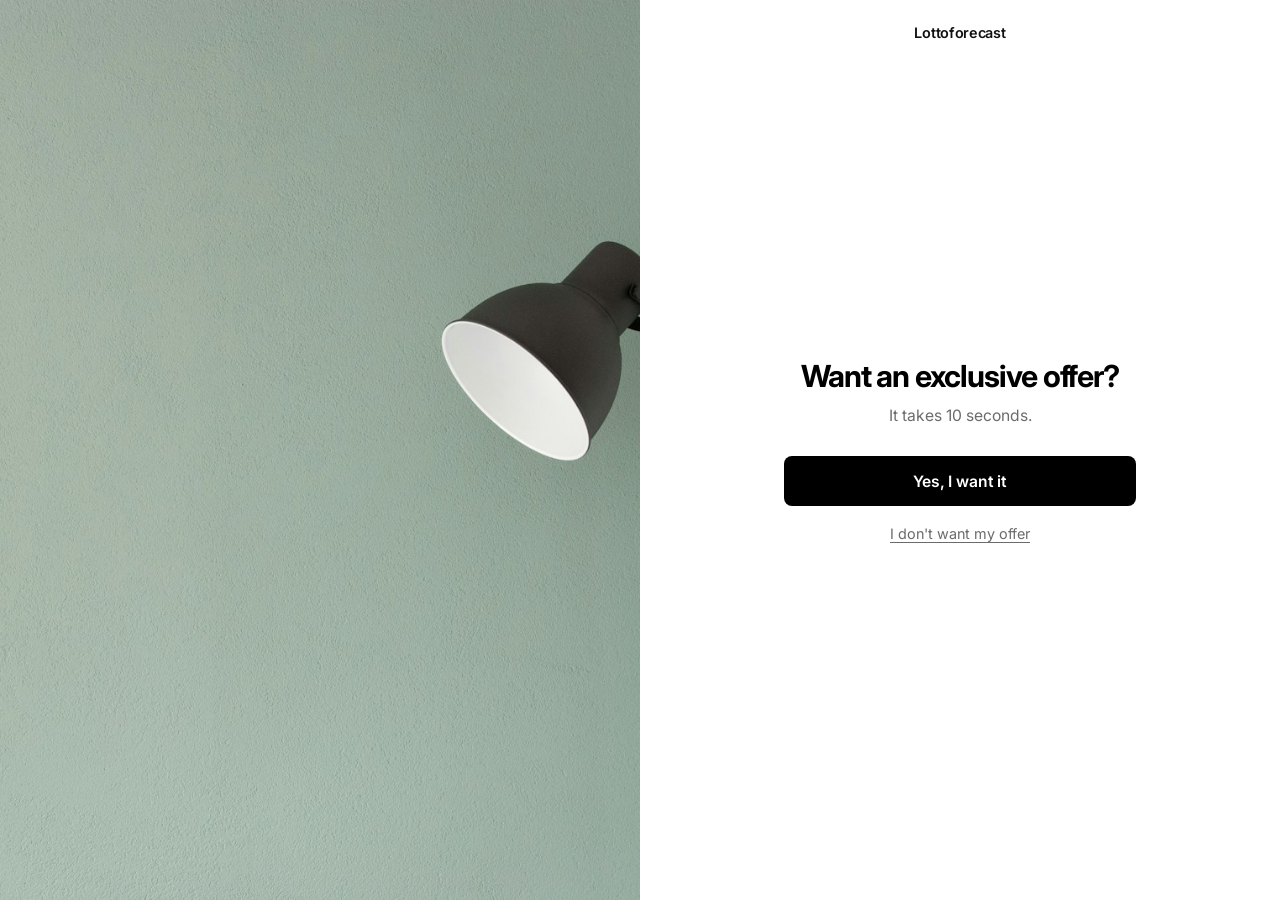
==== index.html @ 3a30fcb5 "Initial commit" ====
<!DOCTYPE html>
<html lang="en">
  <head>
    <meta charset="UTF-8" />
    <meta name="viewport" content="width=device-width, initial-scale=1.0" />
    <title>Lottoforecast — Exclusive Offer</title>
    <meta
      name="description"
      content="Claim your exclusive Lottoforecast early-access offer. Enter your email and phone to join the waitlist."
    />
    <link rel="preconnect" href="https://fonts.googleapis.com" />
    <link rel="preconnect" href="https://fonts.gstatic.com" crossorigin />
    <link
      href="https://fonts.googleapis.com/css2?family=Inter:wght@400;500;600;700&display=swap"
      rel="stylesheet"
    />
    <link rel="stylesheet" href="styles.css" />
  </head>
  <body>
    <main class="shell">
      <section class="visual" aria-hidden="true">
        <img
          src="assets/offer.jpg?v=3"
          alt="Minimal interior with soft light"
        />
      </section>

      <section class="content" aria-labelledby="pageTitle">
        <p class="brand">Lottoforecast</p>

        <!-- Step 1: Gate -->
        <div class="step is-active" data-step="gate" id="stepGate">
          <h1 class="title" id="pageTitle">Want an exclusive offer?</h1>
          <p class="sub">It takes 10 seconds.</p>
          <button type="button" class="btn" id="wantOfferBtn">
            Yes, I want it
          </button>
          <button type="button" class="link-btn" id="declineGateBtn">
            I don't want my offer
          </button>
        </div>

        <!-- Step 2: Email + phone -->
        <div class="step" data-step="claim" id="stepClaim" hidden>
          <h1 class="title">Your exclusive offer is ready</h1>
          <p class="sub">
            Enter your email and phone number to claim early access.
          </p>

          <form class="claim-form" id="claimForm" novalidate>
            <label class="field">
              <span class="sr-only">Email address</span>
              <input
                type="email"
                id="email"
                name="email"
                autocomplete="email"
                placeholder="Email address *"
                required
              />
            </label>

            <label class="field">
              <span class="sr-only">Phone number</span>
              <div class="phone">
                <select
                  id="countryCode"
                  name="countryCode"
                  aria-label="Country code"
                >
                  <option value="+233">🇬🇭 +233</option>
                  <option value="+1">🇺🇸 +1</option>
                  <option value="+44">🇬🇧 +44</option>
                  <option value="+234">🇳🇬 +234</option>
                  <option value="+27">🇿🇦 +27</option>
                  <option value="+91">🇮🇳 +91</option>
                </select>
                <input
                  type="tel"
                  id="phone"
                  name="phone"
                  autocomplete="tel-national"
                  inputmode="tel"
                  placeholder="Phone number *"
                  required
                />
              </div>
            </label>

            <p class="form-error" id="formError" role="alert" hidden></p>

            <button type="submit" class="btn" id="submitBtn">
              Reveal my offer
            </button>
          </form>

          <button type="button" class="link-btn" id="declineClaimBtn">
            I don't want my offer
          </button>

          <p class="legal">
            By continuing, you agree to hear from Lottoforecast about early
            access and offers. See our
            <a href="#privacy">Privacy Policy</a>.
          </p>
        </div>

        <!-- Step 3: Success -->
        <div class="step" data-step="done" id="stepDone" hidden>
          <h1 class="title">You've unlocked early access</h1>
          <p class="sub">
            Your offer is locked in. We'll reach out when Lottoforecast opens.
          </p>
          <button type="button" class="btn" id="doneBtn">Got it</button>
        </div>

        <!-- Declined -->
        <div class="step" data-step="declined" id="stepDeclined" hidden>
          <h1 class="title">No worries</h1>
          <p class="sub">
            You can come back anytime when you're ready for early access.
          </p>
          <button type="button" class="btn" id="reconsiderBtn">
            Actually, I want it
          </button>
        </div>
      </section>
    </main>

    <script src="script.js"></script>
  </body>
</html>
---- styles.css ----
:root {
  --black: #000000;
  --white: #ffffff;
  --text: #111111;
  --muted: #6b6b6b;
  --line: #d6d6d6;
  --error: #b42318;
  --radius-btn: 8px;
  --font: "Inter", "Helvetica Neue", Helvetica, Arial, sans-serif;
}

*,
*::before,
*::after {
  box-sizing: border-box;
}

html,
body {
  margin: 0;
  min-height: 100%;
}

body {
  font-family: var(--font);
  color: var(--text);
  background: var(--white);
  -webkit-font-smoothing: antialiased;
}

.sr-only {
  position: absolute;
  width: 1px;
  height: 1px;
  padding: 0;
  margin: -1px;
  overflow: hidden;
  clip: rect(0, 0, 0, 0);
  white-space: nowrap;
  border: 0;
}

.shell {
  display: grid;
  grid-template-columns: 1fr 1fr;
  min-height: 100vh;
  min-height: 100dvh;
}

.visual {
  position: relative;
  background: #111;
  overflow: hidden;
}

.visual img {
  position: absolute;
  inset: 0;
  width: 100%;
  height: 100%;
  object-fit: cover;
  object-position: center;
  display: block;
}

.content {
  display: flex;
  flex-direction: column;
  justify-content: center;
  align-items: center;
  padding: clamp(2rem, 6vw, 4rem) clamp(1.5rem, 5vw, 4rem);
  background: var(--white);
}

.brand {
  position: absolute;
  top: 1.5rem;
  left: 50%;
  margin: 0;
  font-size: 0.9rem;
  font-weight: 600;
  letter-spacing: -0.02em;
  color: var(--text);
  transform: translateX(-50%);
}

.content {
  position: relative;
}

.step {
  width: 100%;
  max-width: 22rem;
  display: flex;
  flex-direction: column;
  align-items: center;
  text-align: center;
  animation: fadeUp 0.35s ease both;
}

.step[hidden] {
  display: none;
}

@keyframes fadeUp {
  from {
    opacity: 0;
    transform: translateY(8px);
  }
  to {
    opacity: 1;
    transform: translateY(0);
  }
}

.title {
  margin: 0 0 0.65rem;
  font-size: clamp(1.6rem, 3vw, 1.9rem);
  font-weight: 700;
  letter-spacing: -0.035em;
  line-height: 1.2;
  color: var(--black);
}

.sub {
  margin: 0 0 1.75rem;
  font-size: 0.98rem;
  font-weight: 400;
  line-height: 1.45;
  color: var(--muted);
}

.btn {
  display: inline-flex;
  justify-content: center;
  align-items: center;
  width: 100%;
  min-height: 3.15rem;
  padding: 0.85rem 1.25rem;
  border: 0;
  border-radius: var(--radius-btn);
  background: var(--black);
  color: var(--white);
  font: inherit;
  font-size: 0.98rem;
  font-weight: 600;
  letter-spacing: -0.01em;
  cursor: pointer;
  transition: opacity 0.2s ease, transform 0.15s ease;
}

.btn:hover {
  opacity: 0.88;
}

.btn:active {
  transform: translateY(1px);
}

.btn:disabled {
  opacity: 0.55;
  cursor: wait;
}

.link-btn {
  margin-top: 1.15rem;
  padding: 0;
  border: 0;
  background: none;
  color: var(--muted);
  font: inherit;
  font-size: 0.9rem;
  text-decoration: underline;
  text-underline-offset: 3px;
  cursor: pointer;
}

.link-btn:hover {
  color: #444;
}

.claim-form {
  width: 100%;
  display: flex;
  flex-direction: column;
  gap: 1.15rem;
}

.field {
  display: block;
  width: 100%;
  text-align: left;
}

.field input[type="email"],
.field input[type="tel"] {
  width: 100%;
  padding: 0.75rem 0;
  border: 0;
  border-bottom: 1px solid var(--line);
  border-radius: 0;
  background: transparent;
  color: var(--text);
  font: inherit;
  font-size: 1rem;
  outline: none;
  transition: border-color 0.2s ease;
}

.field input::placeholder {
  color: #9a9a9a;
}

.field input:focus {
  border-bottom-color: var(--black);
}

.field input.is-invalid {
  border-bottom-color: var(--error);
}

.phone {
  display: grid;
  grid-template-columns: auto 1fr;
  gap: 0.65rem;
  align-items: end;
  border-bottom: 1px solid var(--line);
  transition: border-color 0.2s ease;
}

.phone:focus-within {
  border-bottom-color: var(--black);
}

.phone.is-invalid {
  border-bottom-color: var(--error);
}

.phone select {
  appearance: none;
  -webkit-appearance: none;
  padding: 0.7rem 1.2rem 0.7rem 0;
  border: 0;
  background:
    transparent
    url("data:image/svg+xml,%3Csvg xmlns='http://www.w3.org/2000/svg' width='10' height='6' viewBox='0 0 10 6'%3E%3Cpath fill='%23666' d='M1 1l4 4 4-4'/%3E%3C/svg%3E")
    no-repeat right 0.1rem center;
  color: var(--text);
  font: inherit;
  font-size: 0.95rem;
  cursor: pointer;
  outline: none;
}

.phone input {
  border-bottom: 0 !important;
  padding-left: 0;
}

.form-error {
  margin: -0.35rem 0 0;
  font-size: 0.85rem;
  color: var(--error);
  text-align: left;
  width: 100%;
}

.form-error[hidden] {
  display: none;
}

.legal {
  margin: 1.75rem 0 0;
  max-width: 20rem;
  font-size: 0.7rem;
  line-height: 1.45;
  color: #9a9a9a;
}

.legal a {
  color: inherit;
  text-decoration: underline;
  text-underline-offset: 2px;
}

@media (max-width: 760px) {
  .shell {
    grid-template-columns: 1fr;
    grid-template-rows: min(38vh, 280px) 1fr;
  }

  .brand {
    left: 1.5rem;
    transform: none;
  }

  .content {
    justify-content: flex-start;
    padding-top: 3.5rem;
  }
}

@media (prefers-reduced-motion: reduce) {
  .step {
    animation: none;
  }
}
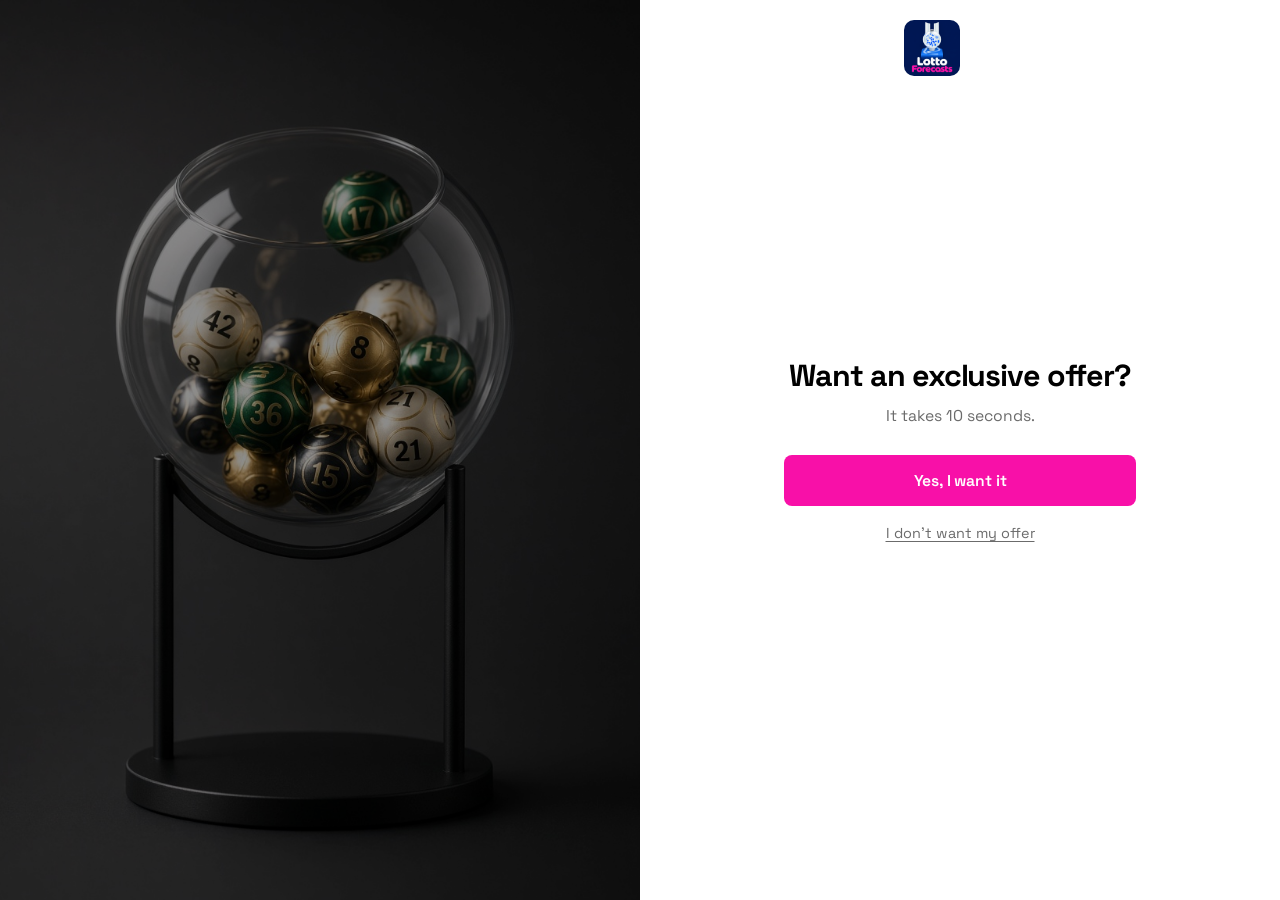
==== commit 4c45a2a6: "Bugs fixes" ====
--- a/index.html
+++ b/index.html
@@ -4,6 +4,7 @@
     <meta charset="UTF-8" />
     <meta name="viewport" content="width=device-width, initial-scale=1.0" />
     <title>Lottoforecast — Exclusive Offer</title>
+    <link rel="icon" href="favicon.ico" sizes="48x48" />
     <meta
       name="description"
       content="Claim your exclusive Lottoforecast early-access offer. Enter your email and phone to join the waitlist."
@@ -11,43 +12,41 @@
     <link rel="preconnect" href="https://fonts.googleapis.com" />
     <link rel="preconnect" href="https://fonts.gstatic.com" crossorigin />
     <link
-      href="https://fonts.googleapis.com/css2?family=Inter:wght@400;500;600;700&display=swap"
+      href="https://fonts.googleapis.com/css2?family=Space+Grotesk:wght@300..700&display=swap"
       rel="stylesheet"
     />
-    <link rel="stylesheet" href="styles.css" />
+    <link rel="stylesheet" href="styles.css?v=5" />
   </head>
   <body>
     <main class="shell">
       <section class="visual" aria-hidden="true">
         <img
-          src="assets/offer.jpg?v=3"
-          alt="Minimal interior with soft light"
+          src="assets/offer.jpg?v=4"
+          alt="Lottery draw machine with numbered balls"
         />
       </section>
 
       <section class="content" aria-labelledby="pageTitle">
-        <p class="brand">Lottoforecast</p>
+        <img class="brand" src="logo.png" alt="Lotto Forecasts" />
 
-        <!-- Step 1: Gate -->
+        <!-- Gate -->
         <div class="step is-active" data-step="gate" id="stepGate">
           <h1 class="title" id="pageTitle">Want an exclusive offer?</h1>
           <p class="sub">It takes 10 seconds.</p>
           <button type="button" class="btn" id="wantOfferBtn">
             Yes, I want it
           </button>
-          <button type="button" class="link-btn" id="declineGateBtn">
+          <button type="button" class="link-btn" data-decline>
             I don't want my offer
           </button>
         </div>
 
-        <!-- Step 2: Email + phone -->
-        <div class="step" data-step="claim" id="stepClaim" hidden>
+        <!-- Email only -->
+        <div class="step" data-step="email" id="stepEmail" hidden>
           <h1 class="title">Your exclusive offer is ready</h1>
-          <p class="sub">
-            Enter your email and phone number to claim early access.
-          </p>
+          <p class="sub">Enter your email to reveal it.</p>
 
-          <form class="claim-form" id="claimForm" novalidate>
+          <form class="claim-form" id="emailForm" novalidate>
             <label class="field">
               <span class="sr-only">Email address</span>
               <input
@@ -60,6 +59,24 @@
               />
             </label>
 
+            <p class="form-error" id="emailError" role="alert" hidden></p>
+
+            <button type="submit" class="btn">Reveal my offer</button>
+          </form>
+
+          <button type="button" class="link-btn" data-decline>
+            I don't want my offer
+          </button>
+        </div>
+
+        <!-- Phone only -->
+        <div class="step" data-step="phone" id="stepPhone" hidden>
+          <h1 class="title"> Premium lottery forecast at your fingertips </h1>
+          <p class="sub">
+            Enter your phone number to stay in touch.
+          </p>
+
+          <form class="claim-form" id="phoneForm" novalidate>
             <label class="field">
               <span class="sr-only">Phone number</span>
               <div class="phone">
@@ -68,12 +85,12 @@
                   name="countryCode"
                   aria-label="Country code"
                 >
-                  <option value="+233">🇬🇭 +233</option>
-                  <option value="+1">🇺🇸 +1</option>
-                  <option value="+44">🇬🇧 +44</option>
-                  <option value="+234">🇳🇬 +234</option>
-                  <option value="+27">🇿🇦 +27</option>
-                  <option value="+91">🇮🇳 +91</option>
+                  <option value="+1" data-iso="US" selected>🇺🇸 +1</option>
+                  <option value="+44" data-iso="GB">🇬🇧 +44</option>
+                  <option value="+233" data-iso="GH">🇬🇭 +233</option>
+                  <option value="+234" data-iso="NG">🇳🇬 +234</option>
+                  <option value="+27" data-iso="ZA">🇿🇦 +27</option>
+                  <option value="+91" data-iso="IN">🇮🇳 +91</option>
                 </select>
                 <input
                   type="tel"
@@ -87,29 +104,65 @@
               </div>
             </label>
 
-            <p class="form-error" id="formError" role="alert" hidden></p>
+            <p class="form-error" id="phoneError" role="alert" hidden></p>
 
-            <button type="submit" class="btn" id="submitBtn">
-              Reveal my offer
+            <button type="submit" class="btn">Continue</button>
+          </form>
+
+          <button type="button" class="link-btn" data-decline>
+            I don't want my offer
+          </button>
+        </div>
+
+        <!-- Consents -->
+        <div class="step" data-step="consents" id="stepConsents" hidden>
+          <h1 class="title">Almost there</h1>
+          <p class="sub">Confirm a couple of things to join the list.</p>
+
+          <form class="claim-form" id="consentForm" novalidate>
+            <div class="consents" id="consents">
+              <label class="toggle">
+                <input type="checkbox" id="consentAge" class="toggle__input" />
+                <span class="toggle__track" aria-hidden="true">
+                  <span class="toggle__thumb"></span>
+                </span>
+                <span class="toggle__label" id="consentAgeText">
+                  I confirm I am 18 years of age or older.
+                </span>
+              </label>
+
+              <label class="toggle">
+                <input
+                  type="checkbox"
+                  id="consentPrivacy"
+                  class="toggle__input"
+                />
+                <span class="toggle__track" aria-hidden="true">
+                  <span class="toggle__thumb"></span>
+                </span>
+                <span class="toggle__label" id="consentPrivacyText">
+                  I have read the Privacy Policy.
+                </span>
+              </label>
+            </div>
+
+            <p class="form-error" id="consentError" role="alert" hidden></p>
+
+            <button type="submit" class="btn" id="consentSubmitBtn">
+              Stay in touch
             </button>
           </form>
 
-          <button type="button" class="link-btn" id="declineClaimBtn">
+          <button type="button" class="link-btn" data-decline>
             I don't want my offer
           </button>
-
-          <p class="legal">
-            By continuing, you agree to hear from Lottoforecast about early
-            access and offers. See our
-            <a href="#privacy">Privacy Policy</a>.
-          </p>
         </div>
 
-        <!-- Step 3: Success -->
+        <!-- Done -->
         <div class="step" data-step="done" id="stepDone" hidden>
-          <h1 class="title">You've unlocked early access</h1>
-          <p class="sub">
-            Your offer is locked in. We'll reach out when Lottoforecast opens.
+          <h1 class="title">You're on the list</h1>
+          <p class="sub" id="doneMessage">
+            We'll reach out when Lottoforecast opens. Your offer is locked in.
           </p>
           <button type="button" class="btn" id="doneBtn">Got it</button>
         </div>
--- a/styles.css
+++ b/styles.css
@@ -5,8 +5,10 @@
   --muted: #6b6b6b;
   --line: #d6d6d6;
   --error: #b42318;
+  --brand: #f810a8;
+  --brand-deep: #d40898;
   --radius-btn: 8px;
-  --font: "Inter", "Helvetica Neue", Helvetica, Arial, sans-serif;
+  --font: "Space Grotesk", "Helvetica Neue", Helvetica, Arial, sans-serif;
 }
 
 *,
@@ -63,6 +65,14 @@
   display: block;
 }
 
+.visual::after {
+  content: "";
+  position: absolute;
+  inset: 0;
+  background: rgba(0, 0, 0, 0.45);
+  pointer-events: none;
+}
+
 .content {
   display: flex;
   flex-direction: column;
@@ -74,14 +84,13 @@
 
 .brand {
   position: absolute;
-  top: 1.5rem;
-  left: 50%;
+  top: 1.25rem;
+  /* left: 50%; */
+  width: 3.5rem;
+  height: auto;
   margin: 0;
-  font-size: 0.9rem;
-  font-weight: 600;
-  letter-spacing: -0.02em;
-  color: var(--text);
   transform: translateX(-50%);
+  border-radius: 10px;
 }
 
 .content {
@@ -139,18 +148,25 @@
   padding: 0.85rem 1.25rem;
   border: 0;
   border-radius: var(--radius-btn);
-  background: var(--black);
+  background: var(--brand);
   color: var(--white);
   font: inherit;
   font-size: 0.98rem;
   font-weight: 600;
   letter-spacing: -0.01em;
   cursor: pointer;
-  transition: opacity 0.2s ease, transform 0.15s ease;
+  /* box-shadow: 0 10px 22px -12px rgba(248, 16, 168, 0.9); */
+  transition: background 0.2s ease, box-shadow 0.2s ease, transform 0.15s ease;
 }
 
 .btn:hover {
-  opacity: 0.88;
+  background: var(--brand-deep);
+  /* box-shadow: 0 12px 24px -10px rgba(212, 8, 152, 0.75); */
+}
+
+.btn:focus-visible {
+  outline: 2px solid var(--brand);
+  outline-offset: 3px;
 }
 
 .btn:active {
@@ -193,7 +209,8 @@
 }
 
 .field input[type="email"],
-.field input[type="tel"] {
+.field input[type="tel"],
+.field input[type="text"] {
   width: 100%;
   padding: 0.75rem 0;
   border: 0;
@@ -205,6 +222,91 @@
   font-size: 1rem;
   outline: none;
   transition: border-color 0.2s ease;
+}
+
+.consents {
+  width: 100%;
+  display: flex;
+  flex-direction: column;
+  gap: 0.9rem;
+  text-align: left;
+}
+
+.toggle {
+  display: grid;
+  grid-template-columns: auto 1fr;
+  gap: 0.85rem;
+  align-items: center;
+  padding: 0.85rem 0.95rem;
+  border: 1px solid var(--line);
+  border-radius: 12px;
+  cursor: pointer;
+  transition: border-color 0.2s ease, background 0.2s ease;
+}
+
+.toggle:hover {
+  border-color: #bdbdbd;
+}
+
+.toggle:focus-within {
+  border-color: var(--black);
+}
+
+.toggle.is-invalid {
+  border-color: var(--error);
+}
+
+.toggle__input {
+  position: absolute;
+  opacity: 0;
+  width: 1px;
+  height: 1px;
+  pointer-events: none;
+}
+
+.toggle__track {
+  position: relative;
+  width: 2.75rem;
+  height: 1.55rem;
+  border-radius: 999px;
+  background: #d9d9d9;
+  flex-shrink: 0;
+  transition: background 0.2s ease;
+}
+
+.toggle__thumb {
+  position: absolute;
+  top: 0.18rem;
+  left: 0.18rem;
+  width: 1.2rem;
+  height: 1.2rem;
+  border-radius: 50%;
+  background: #fff;
+  box-shadow: 0 1px 3px rgba(0, 0, 0, 0.2);
+  transition: transform 0.2s ease;
+}
+
+.toggle__input:checked + .toggle__track {
+  background: var(--black);
+}
+
+.toggle__input:checked + .toggle__track .toggle__thumb {
+  transform: translateX(1.2rem);
+}
+
+.toggle__input:focus-visible + .toggle__track {
+  outline: 2px solid var(--black);
+  outline-offset: 2px;
+}
+
+.toggle__label {
+  font-size: 0.82rem;
+  line-height: 1.4;
+  color: var(--muted);
+}
+
+.toggle.is-invalid .toggle__label {
+  color: var(--error);
 }
 
 .field input::placeholder {
@@ -290,13 +392,14 @@
   }
 
   .brand {
-    left: 1.5rem;
+    left: 1.25rem;
+    width: .75rem;
     transform: none;
   }
 
   .content {
     justify-content: flex-start;
-    padding-top: 3.5rem;
+    padding-top: 6rem;
   }
 }
 
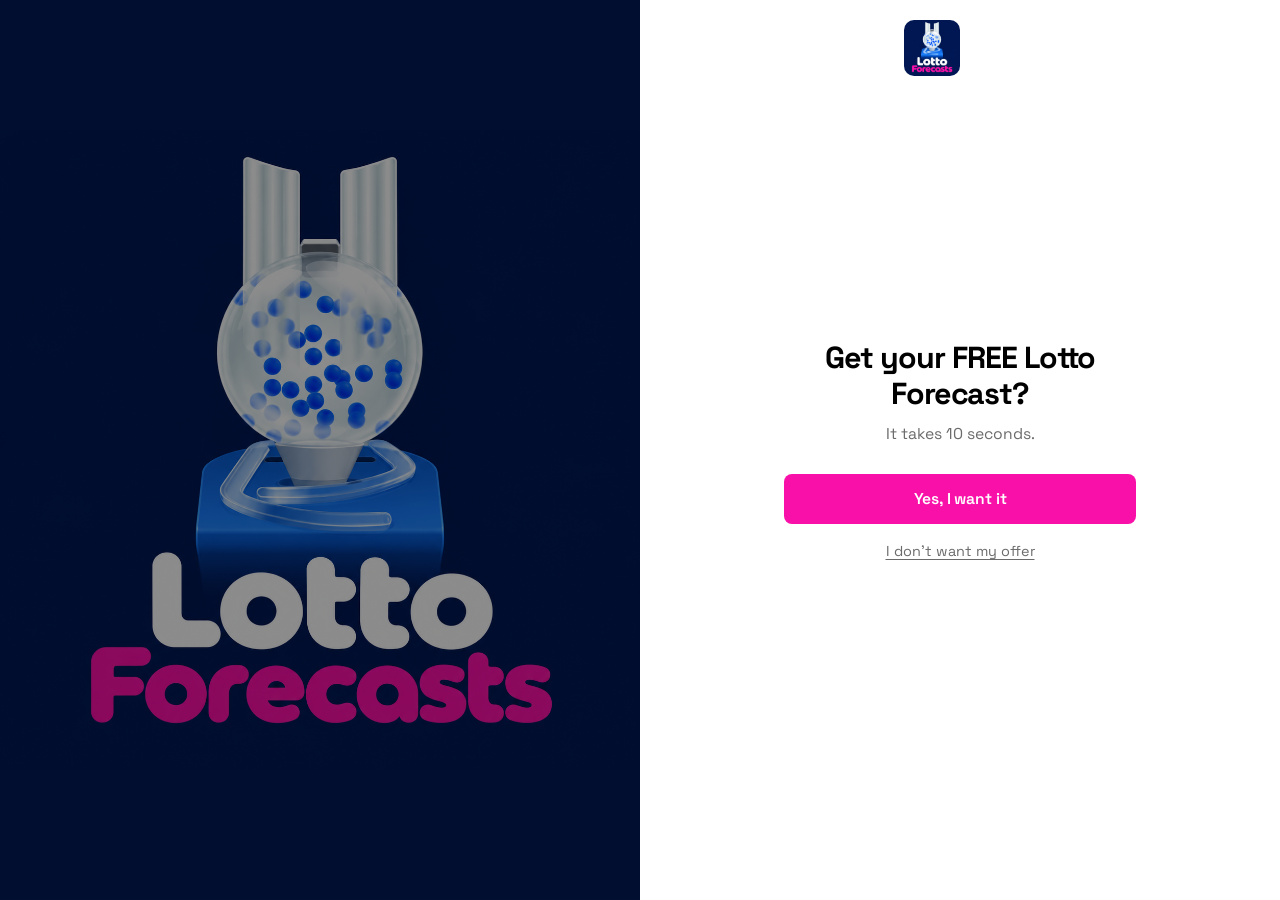
==== commit c612cfcd: "Code refactoring" ====
--- a/index.html
+++ b/index.html
@@ -15,14 +15,14 @@
       href="https://fonts.googleapis.com/css2?family=Space+Grotesk:wght@300..700&display=swap"
       rel="stylesheet"
     />
-    <link rel="stylesheet" href="styles.css?v=5" />
+    <link rel="stylesheet" href="styles.css?v=8" />
   </head>
   <body>
     <main class="shell">
       <section class="visual" aria-hidden="true">
         <img
-          src="assets/offer.jpg?v=4"
-          alt="Lottery draw machine with numbered balls"
+          src="logo.png"
+          alt="Lotto Forecasts"
         />
       </section>
 
@@ -31,7 +31,7 @@
 
         <!-- Gate -->
         <div class="step is-active" data-step="gate" id="stepGate">
-          <h1 class="title" id="pageTitle">Want an exclusive offer?</h1>
+          <h1 class="title" id="pageTitle">Get your FREE Lotto Forecast?</h1>
           <p class="sub">It takes 10 seconds.</p>
           <button type="button" class="btn" id="wantOfferBtn">
             Yes, I want it
--- a/styles.css
+++ b/styles.css
@@ -51,7 +51,7 @@
 
 .visual {
   position: relative;
-  background: #111;
+  background: #011956;
   overflow: hidden;
 }
 
@@ -60,7 +60,7 @@
   inset: 0;
   width: 100%;
   height: 100%;
-  object-fit: cover;
+  object-fit: contain;
   object-position: center;
   display: block;
 }
@@ -72,6 +72,7 @@
   background: rgba(0, 0, 0, 0.45);
   pointer-events: none;
 }
+
 
 .content {
   display: flex;
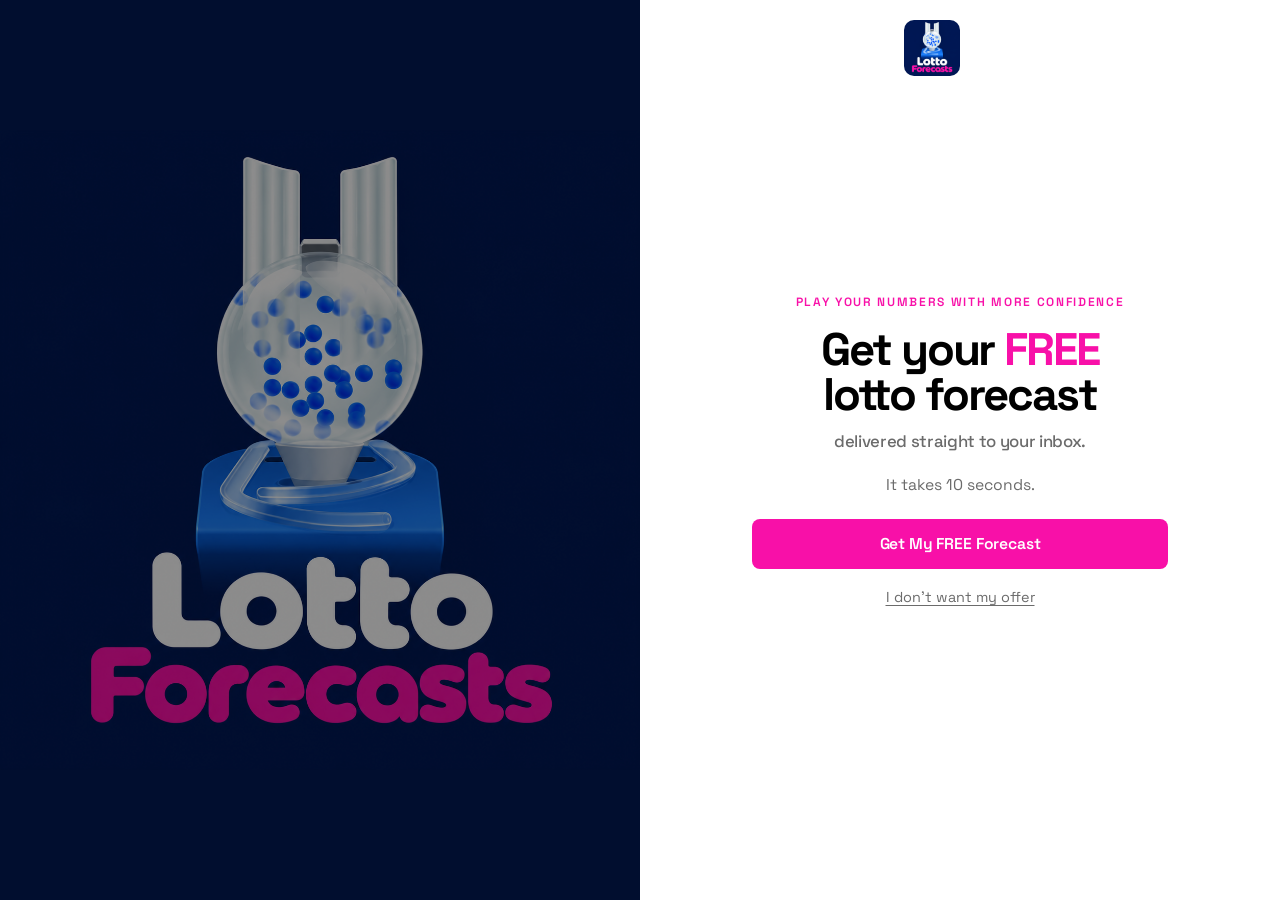
==== commit 04f4ac0b: "Code refactoring" ====
--- a/index.html
+++ b/index.html
@@ -15,7 +15,7 @@
       href="https://fonts.googleapis.com/css2?family=Space+Grotesk:wght@300..700&display=swap"
       rel="stylesheet"
     />
-    <link rel="stylesheet" href="styles.css?v=8" />
+    <link rel="stylesheet" href="styles.css?v=9" />
   </head>
   <body>
     <main class="shell">
@@ -29,12 +29,17 @@
       <section class="content" aria-labelledby="pageTitle">
         <img class="brand" src="logo.png" alt="Lotto Forecasts" />
 
+
         <!-- Gate -->
-        <div class="step is-active" data-step="gate" id="stepGate">
-          <h1 class="title" id="pageTitle">Get your FREE Lotto Forecast?</h1>
+        <div class="step step-intro is-active" data-step="gate" id="stepGate">
+          <p class="kicker">Play Your Numbers With More Confidence</p>
+          <h1 class="title" id="pageTitle">
+            Get your <span class="accent">FREE</span> lotto forecast
+            <span class="title-rest">delivered straight to your inbox.</span>
+          </h1>
           <p class="sub">It takes 10 seconds.</p>
           <button type="button" class="btn" id="wantOfferBtn">
-            Yes, I want it
+            Get My FREE Forecast
           </button>
           <button type="button" class="link-btn" data-decline>
             I don't want my offer
--- a/styles.css
+++ b/styles.css
@@ -110,6 +110,48 @@
 
 .step[hidden] {
   display: none;
+}
+
+.step-intro {
+  max-width: 26rem;
+}
+
+.kicker {
+  margin: 0 0 1rem;
+  font-size: 0.75rem;
+  font-weight: 600;
+  letter-spacing: 0.14em;
+  line-height: 1.4;
+  text-transform: uppercase;
+  color: var(--brand);
+}
+
+.step-intro .title {
+  margin-bottom: 1.35rem;
+  font-size: clamp(2.15rem, 4.4vw, 2.85rem);
+  line-height: 0.98;
+  letter-spacing: -0.045em;
+  text-wrap: balance;
+}
+
+.step-intro .title .accent {
+  color: var(--brand);
+}
+
+.step-intro .title-rest {
+  display: block;
+  margin-top: 0.85rem;
+  max-width: 22rem;
+  margin-inline: auto;
+  font-size: 1.05rem;
+  font-weight: 500;
+  letter-spacing: -0.02em;
+  line-height: 1.35;
+  color: var(--muted);
+}
+
+.step-intro .sub {
+  margin-bottom: 1.35rem;
 }
 
 @keyframes fadeUp {
